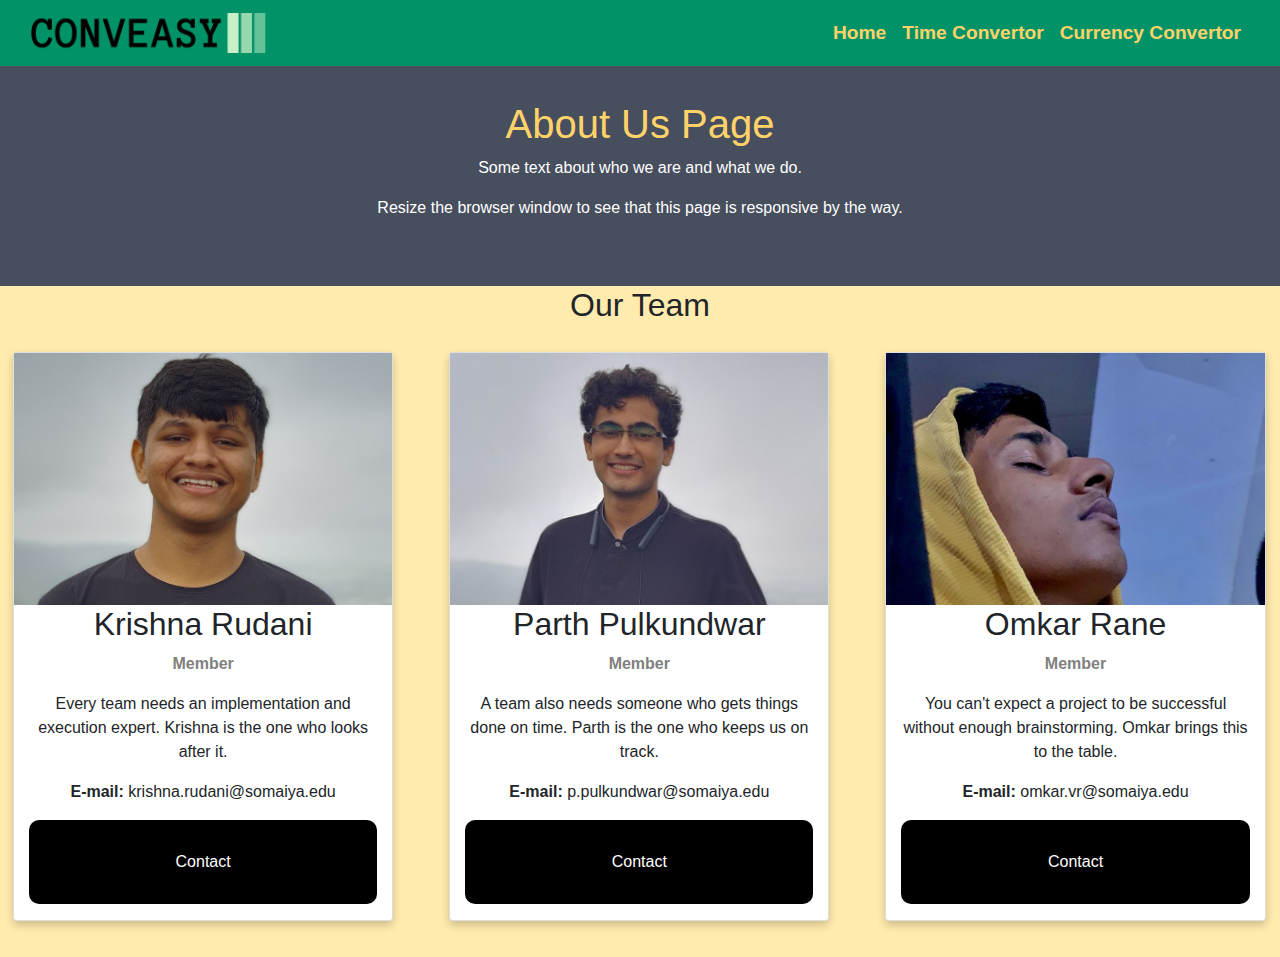
==== Nov11Conv/Conveasy-21-Oct-main/Mini Project/src/html/about.html @ e0f9c5ca "Add files via upload" ====
<!DOCTYPE html>
<html>

<head>
    <meta name="viewport" content="width=device-width, initial-scale=1">
    <style>
        body {
            font-family: Arial, Helvetica, sans-serif;
            margin: 0;
        }

        html {
            box-sizing: border-box;
        }

        *,
        *:before,
        *:after {
            box-sizing: inherit;
        }

        .column {
            float: left;
            width: 33.3%;
            margin-bottom: 16px;
            padding: 0 8px;
        }

        .card {
            box-shadow: 0 4px 8px 0 rgba(0, 0, 0, 0.2);
            margin: 8px;
        }

        .about-section {
            padding: 50px;
            text-align: center;
            background-color: #474e5d;
            color: white;
        }

        .container {
            padding: 0 16px;
        }

        .container::after,
        .row::after {
            content: "";
            clear: both;
            display: table;
        }

        .title {
            color: grey;
        }

        .button {
            border: none;
            outline: 0;
            display: inline-block;
            padding: 8px;
            color: white;
            background-color: #000;
            text-align: center;
            cursor: pointer;
            width: 100%;
        }

        .button:hover {
            background-color: #555;
        }

        @media screen and (max-width: 650px) {
            .column {
                width: 100%;
                display: block;
            }
        }

        .cards {

            transition: all 0.2s ease;
            cursor: pointer;


        }



        .cards:hover {

            box-shadow: 5px 6px 6px 2px #000f1e;
            transform: scale(1.1);
        }
    </style>
</head>
<head>
    <meta http-equiv="content-type" content="text/html; charset=UTF-8">
    <title>Conveasy | Time Convertor</title>
    <meta http-equiv="content-type" content="text/html; charset=UTF-8">
    <meta name="robots" content="noindex, nofollow">
    <meta name="googlebot" content="noindex, nofollow">
    <meta name="viewport" content="width=device-width, initial-scale=1">
    <link rel="stylesheet" href="../css/style.css">
    <link rel="stylesheet" href="https://cdn.jsdelivr.net/npm/bootstrap@4.4.1/dist/css/bootstrap.min.css">
    <script
        src="/js/stringify.js?9c307ec363c36b1d0dfbf2ee64220ccsudo gdebi GitHubDesktop-linux-2.9.3-linux3.deb5ab9c45f2"
        charset="utf-8"></script>
    <link rel="stylesheet" type="text/css" href="../css/style.css">
    <title>Document</title>
</head>
<body>  
    <header>
        <nav class="navbar navbar-expand-md navbar-dark fixed-top navbar-custom">
          <div class="container-fluid">
            <a class="navbar-brand" href="#"><img src="logo-no-background.png" width="auto" height="40"
                class="d-inline-block align-top" alt=""></a>
            <button class="navbar-toggler" type="button" data-bs-toggle="collapse" data-bs-target="#navbarCollapse"
              aria-controls="navbarCollapse" aria-expanded="false" aria-label="Toggle navigation">
              <span class="navbar-toggler-icon"></span>
            </button>
            <div class="collapse navbar-collapse" id="navbarCollapse">
              <ul class="navbar-nav me-auto mb-2 mb-md-0 ml-auto">
                <li class="nav-item">
                  <a class="nav-link active" style="color:#FFD369;font-size: larger" aria-current="page"
                    href="#"><strong>Home</strong></a>
                </li>
                <li class="nav-item">
                  <a class="nav-link" style="color:#FFD369; font-size: larger" href="time1.html"><strong>Time Convertor</strong></a>
                </li>
                <li class="nav-item">
                  <a class="nav-link" style="color:#FFD369; font-size: larger" href="curr.html"><strong>Currency Convertor</strong></a>
                </li>
              </ul>
            </div>
          </div>
        </nav>
      </header>


    <div class="about-section" style="margin-top: 50px;">
        <h1>About Us Page</h1>
        <p>Some text about who we are and what we do.</p>
        <p>Resize the browser window to see that this page is responsive by the way.</p>
    </div>

    <h2 style="text-align:center">Our Team</h2>
    <div class="row">
        <div class="column">
            <div class="card cards">
                <img src="../img/krishna.jpg" alt="Krishna" style="width:100%">
                <div class="container">
                    <h2>Krishna Rudani</h2>
                    <p class="title"><strong>Member</strong></p>
                    <p>Every team needs an implementation and execution expert. Krishna is the one who looks after it.</p>
                    <p><strong>E-mail: </strong>krishna.rudani@somaiya.edu</p>
                    <p><button class="button">Contact</button></p>
                </div>
            </div>
        </div>

        <div class="column">
            <div class="card cards">
                <img src="../img/parth.jpg" alt="PP" style="width:100%">
                <div class="container">
                    <h2>Parth Pulkundwar</h2>
                    <p class="title"><strong>Member</strong></p>
                    <p>A team also needs someone who gets things done on time. Parth is the one who keeps us on track.</p>
                    <p><strong>E-mail: </strong>p.pulkundwar@somaiya.edu</p>
                    <p><button class="button">Contact</button></p>
                </div>
            </div>
        </div>

        <div class="column">
            <div class="card cards">
                <img src="../img/omkar.jpg" alt="Omkar" style="width:100%">
                <div class="container">
                    <h2>Omkar Rane</h2>
                    <p class="title"><strong>Member</strong></p>
                    <p>You can't expect a project to be successful without enough brainstorming. Omkar brings this to the table. </p>
                    <p><strong>E-mail: </strong>omkar.vr@somaiya.edu</p>
                    <p><button class="button">Contact</button></p>
                </div>
            </div>
        </div>
    </div>

</body>

</html>
---- Nov11Conv/Conveasy-21-Oct-main/Mini Project/src/css/style.css ----
:root {
  --primary-color: #FFEBAD;
}
html {
  height: 100%;
  margin: auto;
}

* {
  box-sizing: border-box;
  user-select: none;
  margin: 0;
  padding: 0;
}

body {
  background-color: #FFEBAD;

  flex-direction: column;
  align-items: center;



}

h1 {
  color: #ffd369; ;
  text-align: center;
}

h2{
  text-align: center;
}
p {
  text-align: center;
}

.btn {
  color: white;
  background: var(--primary-color);
  cursor: pointer;
  border-radius: 5px;
  font-size: 12px;
  padding: 50px 12px;
}

.money-img {
  width: 150px;
  
}

.button {
  padding: 30px 0;
  display: flex;
  align-items: center;
  justify-content: space-around;
  left: 50px;
  border-color: #252525;
  border-width: 5px;
  border-radius: 10px;
}

.button select {
  padding: 10px 5px 10px 0px;
  -moz-appearance: none;
  -webkit-appearance: none;
  appearance: none;
  border: 1px solid #dedede;
  font-size: 20px;
}

.button input {
  border: 0;
  width: 300px;
  padding: 0px 10px 0px 0px;
  background: transparent;
  font-size: 30px;
  text-align: right;
}

.swap-rate-container {
  size: px;
  display: flex;
  align-items: left;
  justify-content: space-between;
  align-content: left;
  width: 431px;
}
.swap{
  padding: 5px 5px 5px 5px;
  position: relative;
  left: px;
  font-size: 20px;
}

.rate {
  color: var(--primary-color);
  font-size: 0px;
  padding: 0 10px;
}

select:focus, input:focus, button:focus {
  outline: 0;
}

.btn-hv {
  background-color: #263F44;
  border: none;
  color: white;
  text-align: center;
  transition: 0.5s;
  border: #263F44;
}

.btn-hv:hover {
  background-color: white;
  color: #263F44;
}

@media (max-width: 600px) {
  .currency input {
    width: 200px;
  }
}


.ifont{
  color: white
}

.time{
  height: 80px;
  width: 300px;
  text-align: center;
  border-radius: 70px;
  border-color: #263F44;
}

#result{
  background-color: rgb(241, 197, 52)   ;
}

#sourceDate{
  font-family: "Lucida Console", "Courier New", monospace;
  font-size: 25 ;
  color: white;
  text-align: center;
  background-color: #263F44;
  border-color: #263F44;
  border-radius: 3cm;
}

.time-header{
  text-align: center;
  color: white;
  margin:0px;
  position: relative;
  left:80px; 
  top:2px;
}





.td{
  color: #ccc
}

.notation{
  font-family: 'Lucida Sans', 'Lucida Sans Regular', 'Lucida Grande', 'Lucida Sans Unicode', Geneva, Verdana, sans-serif;
  font-size: xx-large;
  color: #263F44;
  padding-top: 20px;
  
}

.{
  color: white;
  font-size: 25;
  border-width: 20;
  border-color: blue;
  border-radius: 1cm;
}

.big-result
{
  display: inline;
  margin-left: 101%;
}

.navbar-custom{
  background-color:#019267;
 
}

.grid-container {
  margin-bottom: 0;
  display: grid;
  grid-template-columns: auto auto auto;

  padding: 10px;
}
.grid-item {

  border: 1px solid rgba(0, 0, 0, 0.8);
  padding: 20px;
  font-size: 30px;
  text-align: center;
  margin: 10px;
}



.clock-widget-text{
  font-size: 20px;
}

.col-1 {width: 50%;}
.col-2 {width: 50%;}
.col-3 {width: 50%;}
.col-4 {width: 50%;}
.col-5 {width: 50%;}
.col-6 {width: 50%;}
.col-7 {width: 50%;}
.col-8 {width: 50%;}
.col-9 {width: 50%;}
.col-10 {width: 50%;}
.col-11 {width: 50%;}
.col-12 {width: 50%;}

.cards{

  transition: all 0.2s ease;
  cursor: pointer;
  

}
  


.cards:hover{

  box-shadow: 5px 6px 6px 2px #000f1e;
  transform: scale(1.1);
}

.card {
  margin: 20px;
  size: 100px;
}
---- Nov11Conv/Conveasy-21-Oct-main/Mini Project/src/css/style.css ----
:root {
  --primary-color: #FFEBAD;
}
html {
  height: 100%;
  margin: auto;
}

* {
  box-sizing: border-box;
  user-select: none;
  margin: 0;
  padding: 0;
}

body {
  background-color: #FFEBAD;

  flex-direction: column;
  align-items: center;



}

h1 {
  color: #ffd369; ;
  text-align: center;
}

h2{
  text-align: center;
}
p {
  text-align: center;
}

.btn {
  color: white;
  background: var(--primary-color);
  cursor: pointer;
  border-radius: 5px;
  font-size: 12px;
  padding: 50px 12px;
}

.money-img {
  width: 150px;
  
}

.button {
  padding: 30px 0;
  display: flex;
  align-items: center;
  justify-content: space-around;
  left: 50px;
  border-color: #252525;
  border-width: 5px;
  border-radius: 10px;
}

.button select {
  padding: 10px 5px 10px 0px;
  -moz-appearance: none;
  -webkit-appearance: none;
  appearance: none;
  border: 1px solid #dedede;
  font-size: 20px;
}

.button input {
  border: 0;
  width: 300px;
  padding: 0px 10px 0px 0px;
  background: transparent;
  font-size: 30px;
  text-align: right;
}

.swap-rate-container {
  size: px;
  display: flex;
  align-items: left;
  justify-content: space-between;
  align-content: left;
  width: 431px;
}
.swap{
  padding: 5px 5px 5px 5px;
  position: relative;
  left: px;
  font-size: 20px;
}

.rate {
  color: var(--primary-color);
  font-size: 0px;
  padding: 0 10px;
}

select:focus, input:focus, button:focus {
  outline: 0;
}

.btn-hv {
  background-color: #263F44;
  border: none;
  color: white;
  text-align: center;
  transition: 0.5s;
  border: #263F44;
}

.btn-hv:hover {
  background-color: white;
  color: #263F44;
}

@media (max-width: 600px) {
  .currency input {
    width: 200px;
  }
}


.ifont{
  color: white
}

.time{
  height: 80px;
  width: 300px;
  text-align: center;
  border-radius: 70px;
  border-color: #263F44;
}

#result{
  background-color: rgb(241, 197, 52)   ;
}

#sourceDate{
  font-family: "Lucida Console", "Courier New", monospace;
  font-size: 25 ;
  color: white;
  text-align: center;
  background-color: #263F44;
  border-color: #263F44;
  border-radius: 3cm;
}

.time-header{
  text-align: center;
  color: white;
  margin:0px;
  position: relative;
  left:80px; 
  top:2px;
}





.td{
  color: #ccc
}

.notation{
  font-family: 'Lucida Sans', 'Lucida Sans Regular', 'Lucida Grande', 'Lucida Sans Unicode', Geneva, Verdana, sans-serif;
  font-size: xx-large;
  color: #263F44;
  padding-top: 20px;
  
}

.{
  color: white;
  font-size: 25;
  border-width: 20;
  border-color: blue;
  border-radius: 1cm;
}

.big-result
{
  display: inline;
  margin-left: 101%;
}

.navbar-custom{
  background-color:#019267;
 
}

.grid-container {
  margin-bottom: 0;
  display: grid;
  grid-template-columns: auto auto auto;

  padding: 10px;
}
.grid-item {

  border: 1px solid rgba(0, 0, 0, 0.8);
  padding: 20px;
  font-size: 30px;
  text-align: center;
  margin: 10px;
}



.clock-widget-text{
  font-size: 20px;
}

.col-1 {width: 50%;}
.col-2 {width: 50%;}
.col-3 {width: 50%;}
.col-4 {width: 50%;}
.col-5 {width: 50%;}
.col-6 {width: 50%;}
.col-7 {width: 50%;}
.col-8 {width: 50%;}
.col-9 {width: 50%;}
.col-10 {width: 50%;}
.col-11 {width: 50%;}
.col-12 {width: 50%;}

.cards{

  transition: all 0.2s ease;
  cursor: pointer;
  

}
  


.cards:hover{

  box-shadow: 5px 6px 6px 2px #000f1e;
  transform: scale(1.1);
}

.card {
  margin: 20px;
  size: 100px;
}
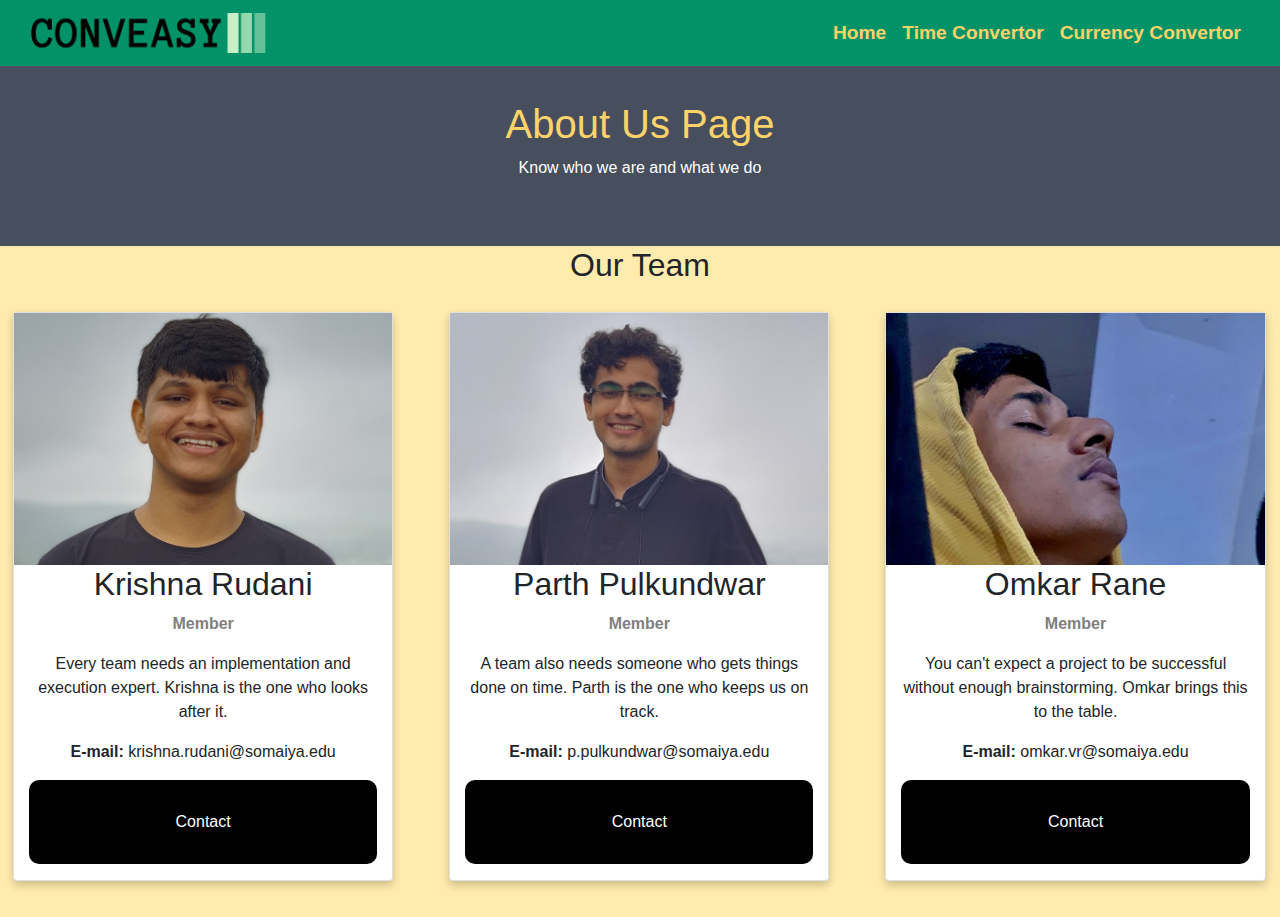
==== commit 4197fa3d: "Update about.html" ====
--- a/Nov11Conv/Conveasy-21-Oct-main/Mini Project/src/html/about.html
+++ b/Nov11Conv/Conveasy-21-Oct-main/Mini Project/src/html/about.html
@@ -139,8 +139,7 @@
 
     <div class="about-section" style="margin-top: 50px;">
         <h1>About Us Page</h1>
-        <p>Some text about who we are and what we do.</p>
-        <p>Resize the browser window to see that this page is responsive by the way.</p>
+        <p>Know who we are and what we do</p>
     </div>
 
     <h2 style="text-align:center">Our Team</h2>
@@ -187,4 +186,4 @@
 
 </body>
 
-</html>+</html>
